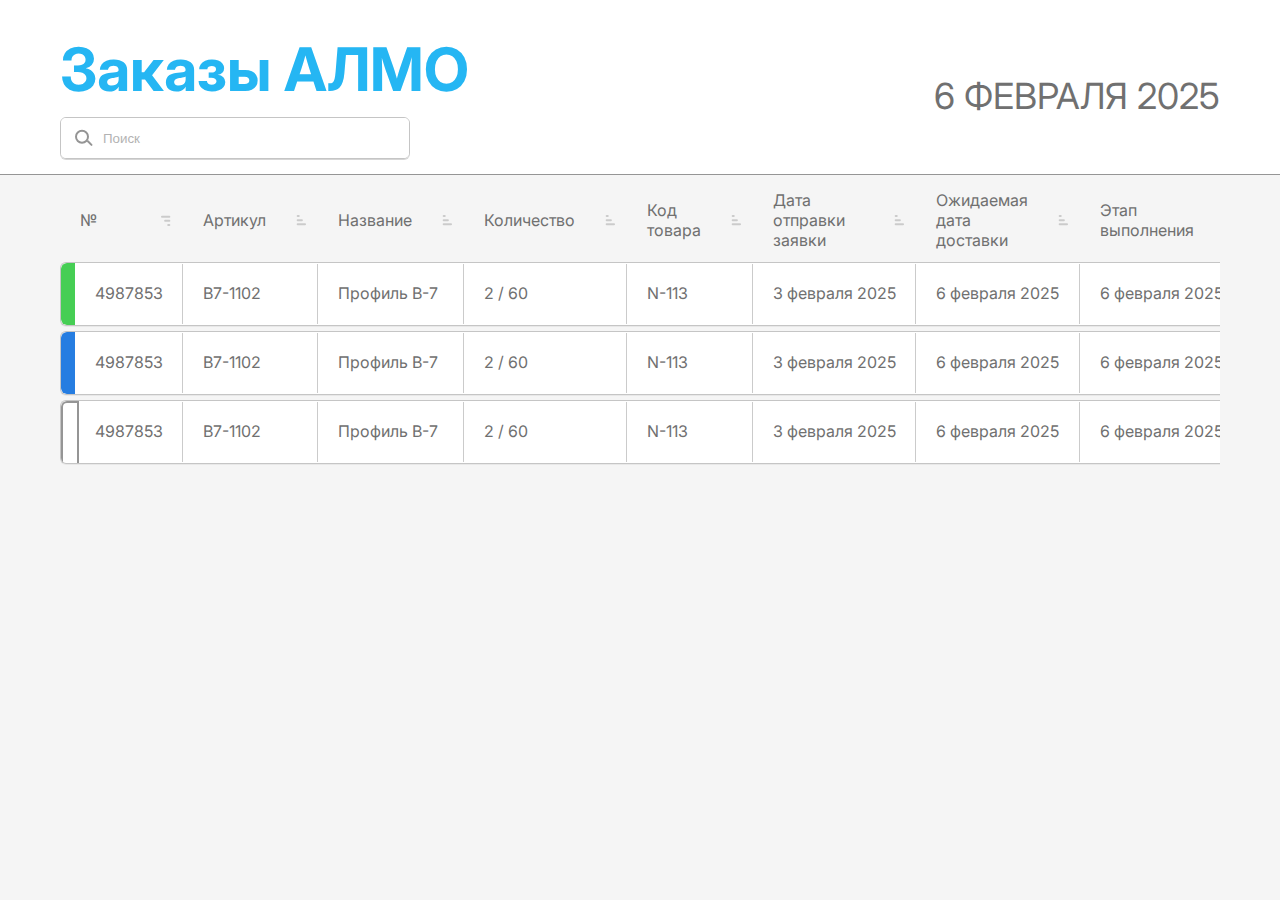
==== orders.html @ 1454885c "Initial commit" ====
<!DOCTYPE html>
<html lang="ru">
<head>
    <meta charset="UTF-8">
    <meta http-equiv="X-UA-Compatible" content="IE=edge">
    <meta name="viewport" content="width=device-width, initial-scale=1.0">
    <link rel="preconnect" href="https://fonts.googleapis.com">
    <link rel="preconnect" href="https://fonts.gstatic.com" crossorigin>
    <link href="https://fonts.googleapis.com/css2?family=Inter:wght@400;500;600&display=swap" rel="stylesheet">
    <title>Convertify Almo</title>
    <link rel="stylesheet" href="css/main.css">
</head>
<body>
    <header class="header" id="header">
        <div class="container">
            <div class="header_wrap">
                <div class="header_left">
                    <h1 class="header_title">
                        Заказы АЛМО
                    </h1>
                    <div class="header_search">
                        <img src="img/search-icon.svg" alt="">
                        <input type="text" placeholder="Поиск">
                    </div>
                </div>
                <div class="header_right">
                    <div class="header_date">
                        6 ФЕВРАЛЯ 2025
                    </div>
                </div>
            </div>
        </div>
    </header>
    <section class="table" id="table">
        <div class="container">
            <div class="table_wrap">
                <table class="orders-almo">
                    <thead>
                        <tr class="table_header">
                            <th class="index">
                                <div class="table_name active">
                                    №
                                    <img src="img/filter-icon.svg" alt="filter" class="icon">
                                </div>
                            </th>
                            <th>
                                <div class="table_name">
                                    Артикул
                                    <img src="img/filter-icon.svg" alt="filter" class="icon">
                                </div>
                            </th>
                            <th>
                                <div class="table_name">
                                    Название
                                    <img src="img/filter-icon.svg" alt="filter" class="icon">
                                </div>
                            </th>
                            <th>
                                <div class="table_name">
                                    Количество
                                    <img src="img/filter-icon.svg" alt="filter" class="icon">
                                </div>
                            </th>
                            <th>
                                <div class="table_name">
                                    Код товара
                                    <img src="img/filter-icon.svg" alt="filter" class="icon">
                                </div>
                            </th>
                            <th>
                                <div class="table_name">
                                    Дата отправки заявки
                                    <img src="img/filter-icon.svg" alt="filter" class="icon">
                                </div>
                            </th>
                            <th>
                                <div class="table_name">
                                    Ожидаемая дата доставки
                                    <img src="img/filter-icon.svg" alt="filter" class="icon">
                                </div>
                            </th>
                            <th>
                                <div class="table_name">
                                    Этап выполнения
                                    <img src="img/filter-icon.svg" alt="filter" class="icon">
                                </div>
                            </th>
                            <th>
                                <div class="table_name">
                                    Статус
                                    <img src="img/filter-icon.svg" alt="filter" class="icon">
                                </div>
                            </th>
                        </tr>
                    </thead>
                    <tbody>
                        <tr>
                            <td class="index green">
                                4987853
                            </td>
                            <td>
                                B7-1102
                            </td>
                            <td>
                                Профиль B-7
                            </td>
                            <td>
                                2 / 60
                            </td>
                            <td>
                                N-113
                            </td>
                            <td>
                                3 февраля 2025
                            </td>
                            <td>
                                6 февраля 2025
                            </td>
                            <td>
                                6 февраля 2025
                            </td>
                            <td>
                                <select class="status_select" aria-placeholder="Задайте статус">
                                    <option value="" class="status blue">В работе</option>
                                    <option value="" class="status yellow">Выполнен с опозданием</option>
                                    <option value="" class="status green">Выполнено</option>
                                </select>
                            </td>
                        </tr>
                        <tr>
                            <td class="index blue">
                                4987853
                            </td>
                            <td>
                                B7-1102
                            </td>
                            <td>
                                Профиль B-7
                            </td>
                            <td>
                                2 / 60
                            </td>
                            <td>
                                N-113
                            </td>
                            <td>
                                3 февраля 2025
                            </td>
                            <td>
                                6 февраля 2025
                            </td>
                            <td>
                                6 февраля 2025
                            </td>
                            <td>
                                <select class="status_select" aria-placeholder="Задайте статус">
                                    <option value="" class="status blue">В работе</option>
                                    <option value="" class="status yellow">Выполнен с опозданием</option>
                                    <option value="" class="status green">Выполнено</option>
                                </select>
                            </td>
                        </tr>
                        <tr>
                            <td class="index">
                                4987853
                            </td>
                            <td>
                                B7-1102
                            </td>
                            <td>
                                Профиль B-7
                            </td>
                            <td>
                                2 / 60
                            </td>
                            <td>
                                N-113
                            </td>
                            <td>
                                3 февраля 2025
                            </td>
                            <td>
                                6 февраля 2025
                            </td>
                            <td>
                                6 февраля 2025
                            </td>
                            <td>
                                <select class="status_select" aria-placeholder="Задайте статус">
                                    <option value="" class="status blue">В работе</option>
                                    <option value="" class="status yellow">Выполнен с опозданием</option>
                                    <option value="" class="status green">Выполнено</option>
                                </select>
                            </td>
                        </tr>
                    </tbody>
                </table>
            </div>
        </div>
    </section>
    <div class="modal" id="modal">
        <div class="modal_content">
            <div class="modal_head">
                <div class="modal_head_top">
                    <div class="modal_head_left">
                        <div class="modal_text">
                            3834752
                        </div>
                        <div class="modal_text">
                            <div class="modal_company">
                                ООО «Qwerty»
                            </div>
                            <div class="modal_company_desc">
                                Смирнова Елена Алексеевна
                            </div>
                            <div class="modal_company_desc">
                                8 (000) 000-00-00
                            </div>
                        </div>
                    </div>
                    <div class="modal_head_right">
                        <div class="modal_text">
                            1 февраля 2025
                        </div>
                        <div class="modal_text">
                            6 февраля 2025
                        </div>
                    </div>
                </div>
                <div class="modal_head_bottom">
                    <div class="status green">
                        Оплачен полностью
                    </div>
                    <div class="modal_price">
                        277 000 руб.
                    </div>
                </div>
            </div>
            <div class="modal_body">
                <div class="modal_body_tabs">
                    <div class="modal_body_tab active">
                        Заказ
                    </div>
                    <div class="modal_body_tab">
                        Этапы
                    </div>
                </div>
                <div class="modal_body_content">
                    <div class="modal_table show">
                        <table>
                            <thead>
                                <tr>
                                    <th>
                                        Артикул
                                    </th>
                                    <th>
                                        Позиция заказа
                                    </th>
                                    <th>
                                        Кол-во
                                    </th>
                                </tr>
                            </thead>
                            <tbody>
                                <tr>
                                    <td>
                                        Z000602
                                    </td>
                                    <td>
                                        Предмет А
                                    </td>
                                    <td>
                                        3
                                    </td>
                                </tr>
                                <tr>
                                    <td>
                                        Z000602
                                    </td>
                                    <td>
                                        Предмет А
                                    </td>
                                    <td>
                                        3
                                    </td>
                                </tr>
                                <tr>
                                    <td>
                                        Z000602
                                    </td>
                                    <td>
                                        Предмет А
                                    </td>
                                    <td>
                                        3
                                    </td>
                                </tr>
                                <tr>
                                    <td>
                                        Z000602
                                    </td>
                                    <td>
                                        Предмет А
                                    </td>
                                    <td>
                                        3
                                    </td>
                                </tr>
                                <tr>
                                    <td>
                                        Z000602
                                    </td>
                                    <td>
                                        Предмет А
                                    </td>
                                    <td>
                                        3
                                    </td>
                                </tr>
                                <tr>
                                    <td>
                                        Z000602
                                    </td>
                                    <td>
                                        Предмет А
                                    </td>
                                    <td>
                                        3
                                    </td>
                                </tr>
                                <tr>
                                    <td>
                                        Z000602
                                    </td>
                                    <td>
                                        Предмет А
                                    </td>
                                    <td>
                                        3
                                    </td>
                                </tr>
                                <tr>
                                    <td>
                                        Z000602
                                    </td>
                                    <td>
                                        Предмет А
                                    </td>
                                    <td>
                                        3
                                    </td>
                                </tr>
                            </tbody>
                        </table>
                    </div>
                    <div class="stages modal_stages">
                        <div class="stages_stage">
                            <div class="stages_stage_head">
                                Оплата
                                <img src="img/arrow-up-icon.svg" alt="arrow up">
                            </div>
                            <div class="stages_stage_body">
                                <div class="stages_stage_part">
                                    <div class="stages_stage_part_head">
                                        Оплачен
                                    </div>
                                    <div class="stages_stage_part_body">
                                        21 января 2025
                                    </div>
                                </div>
                            </div>
                        </div>
                        <div class="stages_stage">
                            <div class="stages_stage_head">
                                Комплектация
                                <img src="img/arrow-up-icon.svg" alt="arrow up">
                            </div>
                            <div class="stages_stage_body">
                                <div class="stages_stage_part">
                                    <div class="stages_stage_part_head">
                                        Дозаказ
                                    </div>
                                    <div class="stages_stage_part_body">
                                        21 января 2025
                                    </div>
                                </div>
                                <div class="stages_stage_part">
                                    <div class="stages_stage_part_head">
                                        Покраска
                                    </div>
                                    <div class="stages_stage_part_body">
                                        <div class="stages_stage_part">
                                            <div class="stages_stage_part_head">
                                                Принято
                                            </div>
                                            <div class="stages_stage_part_body">
                                                21 января 2025 <br>   Расчетная дата выполнения - 21 января 2025
                                            </div>
                                        </div>
                                        <div class="stages_stage_part">
                                            <div class="stages_stage_part_head">
                                                Выполнено
                                            </div>
                                            <div class="stages_stage_part_body">
                                                21 января 2025
                                            </div>
                                        </div>
                                        <div class="stages_stage_part">
                                            <div class="stages_stage_part_head">
                                                Отправлен на склад
                                            </div>
                                            <div class="stages_stage_part_body">
                                                21 января 2025
                                            </div>
                                        </div>
                                    </div>
                                </div>
                                <div class="stages_stage_part">
                                    <div class="stages_stage_part_head">
                                        Скатка
                                    </div>
                                    <div class="stages_stage_part_body">
                                        <div class="stages_stage_part">
                                            <div class="stages_stage_part_head">
                                                Принято
                                            </div>
                                            <div class="stages_stage_part_body">
                                                21 января 2025 <br>   Расчетная дата выполнения - 21 января 2025
                                            </div>
                                        </div>
                                        <div class="stages_stage_part">
                                            <div class="stages_stage_part_head">
                                                Выполнено
                                            </div>
                                            <div class="stages_stage_part_body">
                                                21 января 2025
                                            </div>
                                        </div>
                                        <div class="stages_stage_part">
                                            <div class="stages_stage_part_head">
                                                Отправлен на склад
                                            </div>
                                            <div class="stages_stage_part_body">
                                                21 января 2025
                                            </div>
                                        </div>
                                    </div>
                                </div>
                            </div>
                        </div>
                        <div class="stages_stage">
                            <div class="stages_stage_head">
                                Комплектация фурнитуры
                                <img src="img/arrow-up-icon.svg" alt="arrow up">
                            </div>
                            <div class="stages_stage_body">
                                <div class="stages_stage_part">
                                    <div class="stages_stage_part_head">
                                        Начата сборка
                                    </div>
                                    <div class="stages_stage_part_body">
                                        21 января 2025
                                    </div>
                                </div>
                                <div class="stages_stage_part">
                                    <div class="stages_stage_part_head">
                                        Выполнено
                                    </div>
                                    <div class="stages_stage_part_body">
                                        21 января 2025
                                    </div>
                                </div>
                                <div class="stages_stage_part">
                                    <div class="stages_stage_part_head">
                                        Передан на сборку
                                    </div>
                                    <div class="stages_stage_part_body">
                                        21 января 2025 <br> Площадка сборки №1
                                    </div>
                                </div>
                            </div>
                        </div>
                        <div class="stages_stage">
                            <div class="stages_stage_head">
                                Погрузочная площадка
                                <img src="img/arrow-up-icon.svg" alt="arrow up">
                            </div>
                            <div class="stages_stage_body">
                                <div class="stages_stage_part">
                                    <div class="stages_stage_part_head">
                                        Получен со склада
                                    </div>
                                    <div class="stages_stage_part_body">
                                        21 января 2025
                                    </div>
                                </div>
                            </div>
                        </div>
                        <div class="stages_stage">
                            <div class="stages_stage_head">
                                Отгрузка
                                <img src="img/arrow-up-icon.svg" alt="arrow up">
                            </div>
                            <div class="stages_stage_body">
                                <div class="stages_stage_part">
                                    <div class="stages_stage_part_head">
                                        Назначение машины
                                    </div>
                                    <div class="stages_stage_part_body">
                                        <div class="stages_stage_part_boxes">
                                            <div class="stages_stage_part_box">
                                                Машина №1
                                            </div>
                                            <div class="stages_stage_part_box">
                                                26 января 2025
                                            </div>
                                            <div class="stages_stage_part_box">
                                                12:00
                                            </div>
                                        </div>
                                    </div>
                                </div>
                                <div class="stages_stage_part">
                                    <div class="stages_stage_part_head">
                                        Ожидание машины
                                    </div>
                                </div>
                                <div class="stages_stage_part">
                                    <div class="stages_stage_part_head">
                                        Рейс согласован
                                    </div>
                                    <div class="stages_stage_part_body">
                                        Информация о рейсе - Машина №1, 26 января 2025, 12:00
                                    </div>
                                </div>
                                <div class="stages_stage_part">
                                    <div class="stages_stage_part_head">
                                        Полная отгрузка
                                    </div>
                                    <div class="stages_stage_part_body">
                                        21 января 2025
                                    </div>
                                </div>
                            </div>
                        </div>
                    </div>
                </div>
            </div>
        </div>
    </div>
    <script src="js/main.js"></script>
</body>
</html>
---- css/main.css ----
* {
  margin: 0;
  padding: 0;
  box-sizing: border-box;
}

html {
  scroll-behavior: smooth;
}

body {
  background: #F5F5F5;
  font-family: "Inter", sans-serif;
  display: flex;
  flex-direction: column;
  min-height: 100vh;
  color: #707070;
}

a {
  text-decoration: none;
  color: #000;
}

button {
  border: none;
  background: none;
  cursor: pointer;
}

input {
  border: none;
  display: block;
  outline: none;
}
input::-moz-placeholder {
  color: #B3B3B3;
}
input::placeholder {
  color: #B3B3B3;
}

textarea {
  background: #fff;
  border-radius: 12px;
  border: none;
  resize: none;
  height: 110px;
  padding: 10px 18px;
}
textarea::-moz-placeholder {
  color: #707070;
}
textarea::placeholder {
  color: #707070;
}

h1 {
  font-size: 60px;
  color: #25B6F3;
}

.container {
  width: calc(100% - 120px);
  margin: 0 auto;
}

/* -------------  Header  ---------------- */
.header {
  background: #fff;
  padding: 33px 0 15px;
}
.header_wrap {
  display: flex;
  align-items: center;
  justify-content: space-between;
}
.header_title {
  margin-bottom: 12px;
}
.header_search {
  border: 1px solid #C5C5C5;
  box-shadow: 0px 1px 0.5px rgba(0, 0, 0, 0.16);
  border-radius: 6px;
  width: 350px;
  position: relative;
  overflow: hidden;
}
.header_search img {
  position: absolute;
  left: 14px;
  top: 50%;
  transform: translateY(-50%);
  pointer-events: none;
}
.header_search input {
  height: 40px;
  padding-left: 42px;
  width: 100%;
}
.header_date {
  font-size: 36px;
  color: #707070;
}

/* -------------  Table  ---------------- */
.table {
  background: #F5F5F5;
  border-top: 1px solid #959595;
}
.table_wrap {
  overflow: auto;
}
.table table {
  width: 100%;
  border-collapse: separate;
  border-spacing: 0 5px;
}
.table table thead tr th {
  padding-top: 10px;
  padding-bottom: 7px;
  padding-left: 20px;
  padding-right: 12px;
}
.table table tbody tr {
  background: #fff;
  border: 1px solid #C5C5C5;
  box-shadow: 0px 1px 0.5px rgba(0, 0, 0, 0.0509804);
  border-radius: 6px;
  cursor: pointer;
}
.table table tbody tr td {
  border-top: 1px solid #C5C5C5;
  border-bottom: 1px solid #C5C5C5;
  padding-top: 12px;
  padding-bottom: 15px;
  padding-left: 20px;
  padding-right: 20px;
  overflow: hidden;
  position: relative;
  font-size: 16px;
  color: #707070;
  white-space: nowrap;
}
.table table tbody tr td:after {
  content: "";
  background: #CBCBCB;
  width: 1px;
  height: 60px;
  position: absolute;
  right: 0;
  top: 50%;
  transform: translateY(-50%);
}
.table table tbody tr td.index {
  position: relative;
  padding-left: 34px;
}
.table table tbody tr td.index.blue:before {
  background: #267DE1;
  border: none;
}
.table table tbody tr td.index.yellow:before {
  background: #F8B600;
  border: none;
}
.table table tbody tr td.index.black:before {
  background: #707070;
  border: none;
}
.table table tbody tr td.index.green:before {
  background: #46CE54;
  border: none;
}
.table table tbody tr td.index::before {
  content: "";
  background: none;
  border: 2px solid #959595;
  border-top-left-radius: 6px;
  border-bottom-left-radius: 6px;
  width: 14px;
  height: 100%;
  position: absolute;
  left: 0;
  top: 0;
}
.table table tbody tr td:first-child {
  border-top-left-radius: 6px;
  border-bottom-left-radius: 6px;
  border: 1px solid #C5C5C5;
  border-right: none;
}
.table table tbody tr td:last-child {
  border-top-right-radius: 6px;
  border-bottom-right-radius: 6px;
  border: 1px solid #C5C5C5;
  border-left: none;
}
.table table tbody tr td:last-child:after {
  display: none;
}
.table table_header {
  background: none;
}
.table_name {
  display: flex;
  align-items: center;
  justify-content: space-between;
  gap: 30px;
  width: 100%;
  font-size: 16px;
  font-weight: 400;
  color: #707070;
  text-align: left;
}
.table_name.active img {
  transform: rotate(180deg);
}
.table_name img {
  cursor: pointer;
}

.status_select {
  background: #FFFFFF;
  border: 1px solid #C5C5C5;
  box-shadow: 0px 1px 0.5px rgba(0, 0, 0, 0.160784);
  border-radius: 6px;
  padding: 8px;
}
.status.green {
  color: #46CE54;
}
.status.yellow {
  color: #F8B600;
}
.status.gray {
  color: #707070;
}
.status.blue {
  color: #267DE1;
}
.status.red {
  color: #D81111;
}

/* -------------  Modal  ---------------- */
.modal {
  background: rgba(0, 0, 0, 0.2);
  width: 100%;
  height: 100vh;
  position: fixed;
  display: flex;
  align-items: center;
  justify-content: center;
  padding-top: 30px;
  display: none;
}
.modal.show {
  display: flex;
}
.modal_content {
  background: #FFFFFF;
  border: 1px solid #CBCBCB;
  box-shadow: 0px 2px 1px rgba(0, 0, 0, 0.160784);
  -webkit-backdrop-filter: blur(14.5px);
          backdrop-filter: blur(14.5px);
  border-radius: 6px;
  top: 30px;
  margin: 0 auto;
  width: 600px;
  padding: 30px 20px;
  height: 90%;
  overflow: scroll;
}
.modal_head {
  margin-bottom: 14px;
}
.modal_head_top {
  display: flex;
  align-items: flex-start;
  justify-content: space-between;
  margin-bottom: 7px;
}
.modal_head_bottom {
  display: flex;
  justify-content: space-between;
  align-items: center;
  padding-bottom: 10px;
  border-bottom: 1px solid #CBCBCB;
}
.modal_body_tabs {
  display: flex;
  z-index: 2;
}
.modal_body_tab {
  background: #FFFFFF;
  border: 1px solid #E6E6E6;
  border-radius: 6px 6px 0px 0px;
  padding: 6px 15px;
  font-size: 14px;
  cursor: pointer;
}
.modal_body_tab.active {
  border-color: #CBCBCB;
  border-bottom: none;
}
.modal_body_content {
  background: #FFFFFF;
  border: 1px solid #CBCBCB;
  box-shadow: 0px 3px 3px rgba(0, 0, 0, 0.160784);
  border-radius: 0px 6px 6px 6px;
  min-height: 200px;
  margin-top: -1px;
}
.modal_text {
  font-size: 14px;
  margin-bottom: 3px;
}
.modal_company {
  font-size: 18px;
  margin-top: 11px;
  margin-bottom: 2px;
}
.modal_company_desc {
  margin-bottom: 2px;
}
.modal_price {
  font-size: 16px;
}
.modal table {
  width: 100%;
  border-collapse: collapse;
}
.modal table thead th {
  font-size: 12px;
  font-weight: 400;
  border-right: 1px solid #CBCBCB;
  height: 100%;
  padding: 8px 13px;
  text-align: left;
  border-bottom: 1px solid #CBCBCB;
}
.modal table tbody td {
  border-right: 1px solid #CBCBCB;
  border-bottom: 1px solid #CBCBCB;
  padding: 6px 13px 8px;
  font-size: 12px;
}
.modal .stages {
  font-size: 12px;
  padding: 17px 22px;
}
.modal .stages_stage {
  border-left: 1px solid #CBCBCB;
}
.modal .stages_stage:last-child {
  border: none;
}
.modal .stages_stage_head {
  display: flex;
  align-items: center;
  gap: 5px;
  margin-bottom: 6px;
  padding-left: 16px;
  position: relative;
  cursor: pointer;
}
.modal .stages_stage_head:before {
  content: "";
  background: #46CE54;
  border: 4px solid #fff;
  display: block;
  top: 0;
  left: -8px;
  width: 8px;
  height: 8px;
  border-radius: 50%;
  position: absolute;
}
.modal .stages_stage_part {
  margin-left: 33px;
  padding-bottom: 5px;
}
.modal .stages_stage_part .stages_stage_part {
  margin-left: 18px;
  margin-top: 3px;
}
.modal .stages_stage_part_head {
  margin-bottom: 1px;
  color: #707070;
  position: relative;
}
.modal .stages_stage_part_head:before {
  content: "";
  background: #46CE54;
  display: block;
  top: 6px;
  left: -15px;
  width: 5px;
  height: 5px;
  border-radius: 50%;
  position: absolute;
}
.modal .stages_stage_part_body {
  color: #959595;
}
.modal .stages_stage_part_boxes {
  display: flex;
  gap: 8px;
  margin-top: 5px;
}
.modal .stages_stage_part_box {
  background: #FFFFFF;
  border: 1px solid #C5C5C5;
  box-shadow: 0px 1px 0.5px rgba(0, 0, 0, 0.160784);
  border-radius: 2px;
  display: flex;
  align-items: center;
  justify-content: center;
  padding: 4px 8px;
}
.modal_table, .modal_stages {
  display: none;
}
.modal_table.show, .modal_stages.show {
  display: block;
}

@media screen and (max-width: 992px) {
  h1 {
    font-size: 40px;
  }
  .container {
    width: calc(100% - 60px);
  }
  .header_date {
    font-size: 24px;
  }
  .header_search {
    width: 300px;
  }
  .header_search input {
    height: 32px;
  }
}
@media screen and (max-width: 768px) {
  .container {
    width: 90%;
  }
  .header_wrap {
    flex-direction: column;
    align-items: flex-start;
    gap: 20px;
  }
  .header_search {
    width: 100%;
  }
}/*# sourceMappingURL=main.css.map */
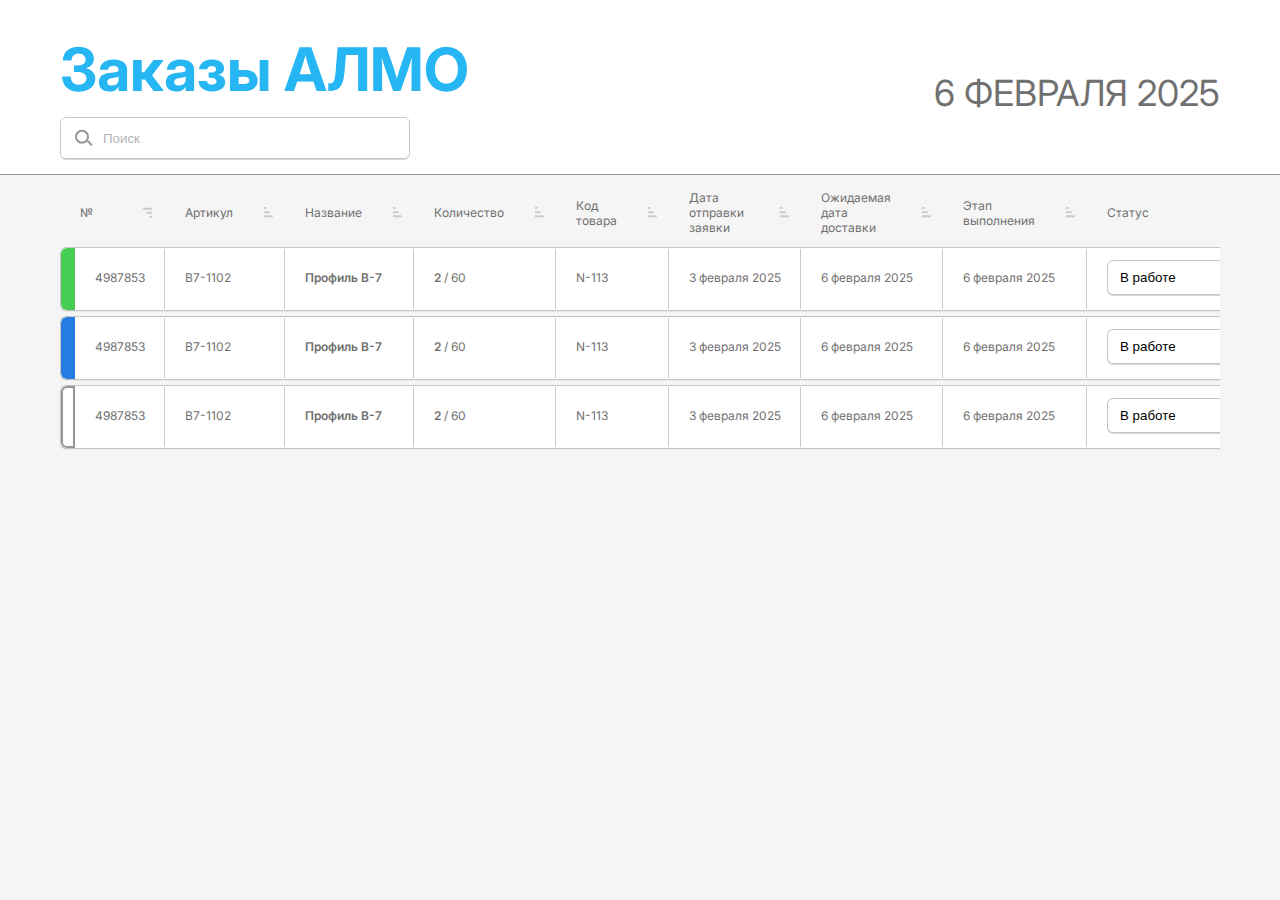
==== commit 0e18111a: "tasks page && fixes" ====
--- a/orders.html
+++ b/orders.html
@@ -101,11 +101,12 @@
                             <td>
                                 B7-1102
                             </td>
-                            <td>
+                            <td class="bold">
                                 Профиль B-7
                             </td>
                             <td>
-                                2 / 60
+                                <span class="bold">2</span>
+                                / 60
                             </td>
                             <td>
                                 N-113
@@ -134,11 +135,12 @@
                             <td>
                                 B7-1102
                             </td>
-                            <td>
+                            <td class="bold">
                                 Профиль B-7
                             </td>
                             <td>
-                                2 / 60
+                                <span class="bold">2</span>
+                                / 60
                             </td>
                             <td>
                                 N-113
@@ -167,11 +169,12 @@
                             <td>
                                 B7-1102
                             </td>
-                            <td>
+                            <td class="bold">
                                 Профиль B-7
                             </td>
                             <td>
-                                2 / 60
+                                <span class="bold">2</span>
+                                / 60
                             </td>
                             <td>
                                 N-113
--- a/css/main.css
+++ b/css/main.css
@@ -28,6 +28,10 @@
   cursor: pointer;
 }
 
+td::before {
+  box-sizing: border-box;
+}
+
 input {
   border: none;
   display: block;
@@ -58,6 +62,10 @@
 h1 {
   font-size: 60px;
   color: #25B6F3;
+}
+
+.bold {
+  font-weight: 600;
 }
 
 .container {
@@ -77,6 +85,10 @@
 }
 .header_title {
   margin-bottom: 12px;
+}
+.header_author {
+  font-size: 28px;
+  margin-bottom: 34px;
 }
 .header_search {
   border: 1px solid #C5C5C5;
@@ -101,6 +113,29 @@
 .header_date {
   font-size: 36px;
   color: #707070;
+  margin-bottom: 7px;
+}
+.header_right {
+  display: flex;
+  align-items: flex-start;
+  gap: 50px;
+}
+.header_right_names {
+  text-align: right;
+}
+.header_right_name {
+  font-size: 26px;
+}
+.header_right_time {
+  display: flex;
+  align-items: flex-start;
+  gap: 15px;
+}
+.header_right_time img {
+  margin-top: 15px;
+}
+.header_right_time span {
+  font-size: 62px;
 }
 
 /* -------------  Table  ---------------- */
@@ -115,6 +150,12 @@
   width: 100%;
   border-collapse: separate;
   border-spacing: 0 5px;
+}
+.table table.tasks tbody td.index {
+  padding-left: 74px;
+}
+.table table.tasks tbody td.index::before {
+  width: 46px;
 }
 .table table thead tr th {
   padding-top: 10px;
@@ -128,6 +169,53 @@
   box-shadow: 0px 1px 0.5px rgba(0, 0, 0, 0.0509804);
   border-radius: 6px;
   cursor: pointer;
+}
+.table table tbody tr.status-green .index:before {
+  background: #46CE54;
+  border: none;
+}
+.table table tbody tr.status-green .progress_wrap {
+  border-color: #46CE54;
+}
+.table table tbody tr.status-green .progress_bar, .table table tbody tr.status-green .progress_box {
+  background: #46CE54;
+}
+.table table tbody tr.status-blue .index:before {
+  background: #267DE1;
+  border: none;
+}
+.table table tbody tr.status-blue .progress_bar {
+  background: #267DE1;
+}
+.table table tbody tr.status-yellow .index:before {
+  background: #F8B600;
+  border: none;
+}
+.table table tbody tr.status-yellow .progress_wrap {
+  border-color: #F8B600;
+}
+.table table tbody tr.status-yellow .progress_bar, .table table tbody tr.status-yellow .progress_box {
+  background: #F8B600;
+}
+.table table tbody tr.status-gray .index:before {
+  background: #707070;
+  border: none;
+}
+.table table tbody tr.status-gray .progress_wrap {
+  border-color: #707070;
+}
+.table table tbody tr.status-gray .progress_bar, .table table tbody tr.status-gray .progress_box {
+  background: #707070;
+}
+.table table tbody tr.status-white .index:before {
+  background: none;
+  border: 2px solid #959595;
+}
+.table table tbody tr.status-white .progress_wrap {
+  border-color: #959595;
+}
+.table table tbody tr.status-white .progress_bar, .table table tbody tr.status-white .progress_box {
+  background: #959595;
 }
 .table table tbody tr td {
   border-top: 1px solid #C5C5C5;
@@ -138,7 +226,7 @@
   padding-right: 20px;
   overflow: hidden;
   position: relative;
-  font-size: 16px;
+  font-size: 12px;
   color: #707070;
   white-space: nowrap;
 }
@@ -208,7 +296,7 @@
   justify-content: space-between;
   gap: 30px;
   width: 100%;
-  font-size: 16px;
+  font-size: 12px;
   font-weight: 400;
   color: #707070;
   text-align: left;
@@ -219,7 +307,50 @@
 .table_name img {
   cursor: pointer;
 }
-
+.table .progress {
+  padding: 11px 15px 11px 12px;
+  width: 30%;
+}
+.table .progress_wrap {
+  border: 2px solid #46CE54;
+  box-shadow: 0px 1px 0.5px rgba(0, 0, 0, 0.160784);
+  border-radius: 6px;
+  padding: 3px;
+  position: relative;
+  overflow: hidden;
+  z-index: 1;
+}
+.table .progress_bar {
+  background: #46CE54;
+  width: 50%;
+  height: 100%;
+  position: absolute;
+  left: 0;
+  top: 0;
+  z-index: -1;
+}
+.table .progress_box {
+  background: #46CE54;
+  width: 94px;
+  border: 2px solid #FFFFFF;
+  box-shadow: 0px 1px 0.5px rgba(0, 0, 0, 0.160784);
+  border-radius: 6px;
+  margin-left: auto;
+  display: flex;
+  align-items: center;
+  justify-content: center;
+  font-size: 18px;
+  color: #fff;
+}
+
+.company-name {
+  font-size: 14px;
+  font-weight: 600;
+}
+
+.status {
+  font-weight: 600;
+}
 .status_select {
   background: #FFFFFF;
   border: 1px solid #C5C5C5;
@@ -281,6 +412,19 @@
   justify-content: space-between;
   margin-bottom: 7px;
 }
+.modal_head_right {
+  display: flex;
+  align-items: center;
+  gap: 6px;
+}
+.modal_head_dates {
+  display: flex;
+  flex-direction: column;
+  align-items: flex-end;
+}
+.modal_head_range {
+  margin-bottom: 1px;
+}
 .modal_head_bottom {
   display: flex;
   justify-content: space-between;
@@ -303,6 +447,7 @@
 .modal_body_tab.active {
   border-color: #CBCBCB;
   border-bottom: none;
+  font-weight: 600;
 }
 .modal_body_content {
   background: #FFFFFF;
@@ -326,6 +471,7 @@
 }
 .modal_price {
   font-size: 16px;
+  font-weight: 600;
 }
 .modal table {
   width: 100%;
@@ -333,7 +479,7 @@
 }
 .modal table thead th {
   font-size: 12px;
-  font-weight: 400;
+  font-weight: 600;
   border-right: 1px solid #CBCBCB;
   height: 100%;
   padding: 8px 13px;
@@ -352,6 +498,7 @@
 }
 .modal .stages_stage {
   border-left: 1px solid #CBCBCB;
+  padding-bottom: 5px;
 }
 .modal .stages_stage:last-child {
   border: none;
@@ -359,6 +506,7 @@
 .modal .stages_stage_head {
   display: flex;
   align-items: center;
+  font-weight: 600;
   gap: 5px;
   margin-bottom: 6px;
   padding-left: 16px;
@@ -387,6 +535,7 @@
 }
 .modal .stages_stage_part_head {
   margin-bottom: 1px;
+  font-weight: 600;
   color: #707070;
   position: relative;
 }
@@ -426,6 +575,21 @@
   display: block;
 }
 
+@media screen and (max-width: 1440px) {
+  .header.tasks .header_title {
+    font-size: 50px;
+  }
+}
+@media screen and (max-width: 1200px) {
+  .header.tasks .header_right {
+    flex-direction: column;
+    align-items: flex-end;
+    gap: 0;
+  }
+  .header.tasks .header_right_name {
+    display: none;
+  }
+}
 @media screen and (max-width: 992px) {
   h1 {
     font-size: 40px;
@@ -455,4 +619,22 @@
   .header_search {
     width: 100%;
   }
+}
+@media screen and (max-width: 576px) {
+  .header_title {
+    font-size: 40px !important;
+  }
+  .header_author {
+    font-size: 18px;
+  }
+  .header_date {
+    font-size: 18px;
+  }
+  .header_right_time img {
+    margin-top: 5px;
+    width: 36px;
+  }
+  .header_right_time span {
+    font-size: 36px;
+  }
 }/*# sourceMappingURL=main.css.map */